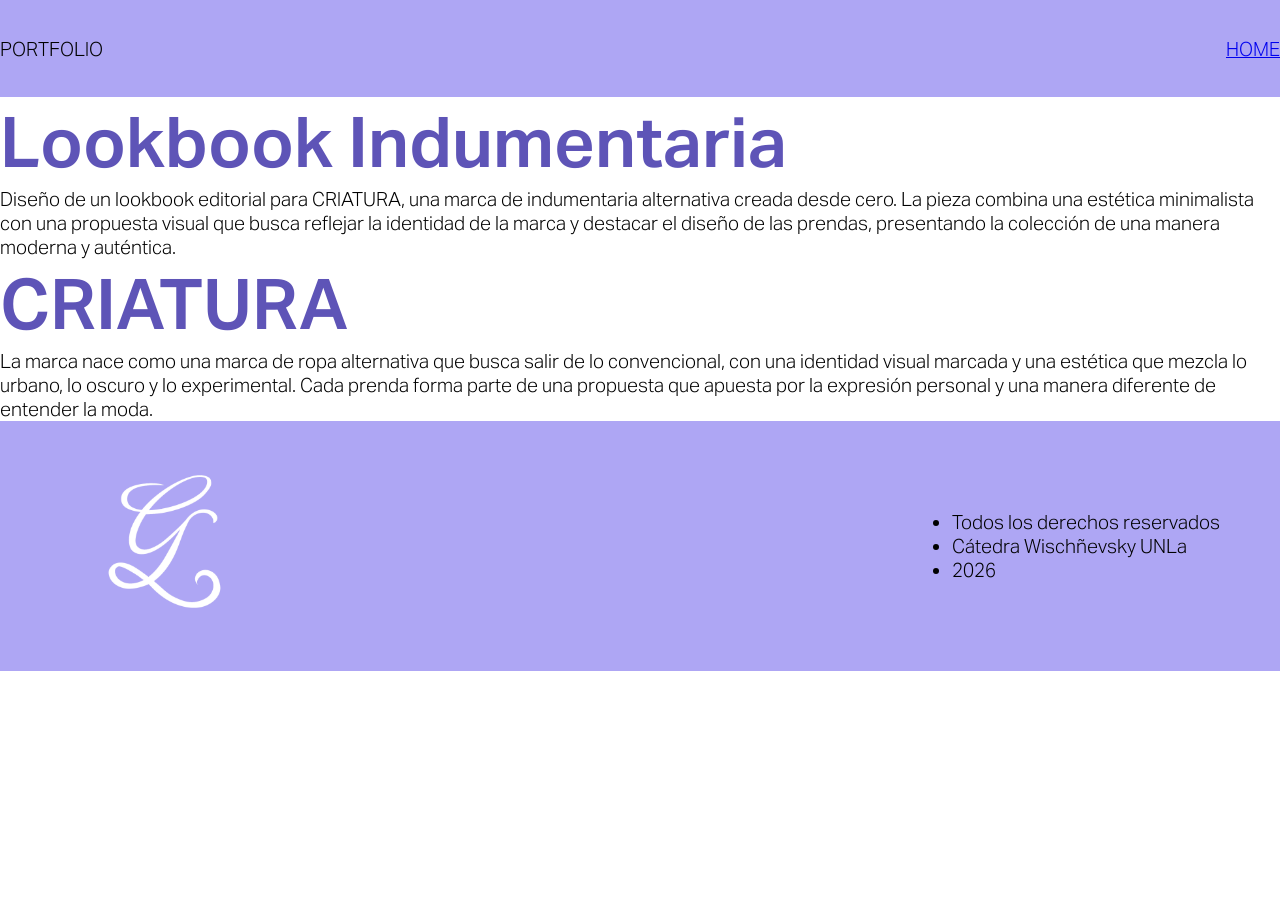
==== editorial.html @ b1e7a292 "avances con flexbox" ====
<!DOCTYPE html>

<head>
    <meta charset="UTF-8" />
    <title>Guada Luna Portoflio</title>
    <link rel="stylesheet" href="estilos.css">
    <link rel="icon" type="image/x-icon" href="img/favicon.ico">
</head>

<body>
    <header>
        <nav>
            <p> PORTFOLIO</p>
            <a href="index.html">HOME</a>
        </nav>
    </header>
    <main>
        <!--aca falta la flecha para atras-->
        <section class="info-editorial">
            <artcile>
                <h4 class="titulo-color">Lookbook Indumentaria</h4>
                <p>Diseño de un lookbook editorial para CRIATURA, una marca de indumentaria alternativa creada desde
                    cero. La pieza combina una estética minimalista con una propuesta visual que busca reflejar la
                    identidad de la marca y destacar el diseño de las prendas, presentando la colección de una manera
                    moderna y auténtica.</p>
            </artcile>
        </section>
        <section class="galeria">
            <!--aca van las fotos del lookbook-->
        </section>
        <section class="CRIATURA">
            <article>
                <h4 class="titulo-color">CRIATURA</h4>
                <p>La marca nace como una marca de ropa alternativa que busca salir de lo convencional, con una
                    identidad visual marcada y una estética que mezcla lo urbano, lo oscuro y lo experimental. Cada
                    prenda forma parte de una propuesta que apuesta por la expresión personal y una manera diferente de
                    entender la moda.</p>
            </article>
            <div>
                <!--aca viene el video-->
            </div>
        </section>
    </main>
    <footer>
        <img src="img/logo.svg" />
        <ul>
            <li> Todos los derechos reservados</li>
            <li> Cátedra Wischñevsky UNLa</li>
            <li> 2026</li>
        </ul>
    </footer>
---- estilos.css ----
/*CSS Document*/
@charset"UTF-8";

@font-face {
    font-family: "cursiva";
    src: url(fuentes/LuxuriousScript-Regular.ttf);
    font-weight: regular;
    font-style: regular;
}

@font-face {
    font-family: "Aktiv regular";
    src: url(fuentes/Aktiv_Grotesk_Regular.otf);
    font-weight: regular;
    font-style: regular;
}


@font-face {
    font-family: "Aktiv light italic";
    src: url(fuentes/Aktiv_Grotesk_Light_Italic.otf);
    font-weight: light;
    font-style: italic;
}

@font-face {
    font-family: "Aktiv light";
    src: url(fuentes/Aktiv_Grotesk_Light.otf);
    font-weight: light;
    font-style: regular;
}

@font-face {
    font-family: "Aktiv semibold";
    src: url(fuentes/Aktiv_Grotesk_SemiBold.otf);
    font-weight: semibold;
    font-style: regular;
}

@font-face {
    font-family: "Aktiv bold";
    src: url(fuentes/Aktiv_Grotesk_Bold.otf);
    font-weight: bold;
    font-style: regular;
}

@font-face {
    font-family: "Aktiv bold italic";
    src: url(fuentes/Aktiv_Grotesk_Bold_Italic.otf);
    font-weight: bold;
    font-style: italic;
}

* {
    font-family: "Aktiv light";
    font-size: 19px;
    margin: 0%;
}

nav {
    background-color: #AEA6F4;
    display: flex;
    justify-content: space-between;
    align-items: center;
    width: 100%;
    display: flex;
    height: 97px;

}

h1 {
    font-family: "Aktiv bold";
    font-size: 108px;
    color: #262628;
    margin: 0;
}

#titulo {
    font-family: "cursiva";
    font-size: 360px;
    font-style: normal;
    font-weight: 400;
    line-height: normal;

}

h2 {
    font-family: "cursiva";
    font-size: 267px;
    font-style: normal;
    font-weight: 400;
    line-height: normal;
}

h3 {
    font-family: "cursiva";
    font-size: 186px;
    font-style: normal;
    font-weight: 400;
    line-height: normal;
    height: 206px;
}

h4 {
    font-family: "Aktiv semibold";
    color: #000;
    font-size: 70px;
    font-style: normal;
    font-weight: 600;
    line-height: normal;
}

.titulo-color {
    font-family: "Aktiv semibold";
    color: #5E54B7;
    font-size: 70px;
    font-style: normal;
    font-weight: 600;
    line-height: normal;
}

h6 {
    font-family: "Aktiv light italic";
    color: #685EBC;
    font-size: 40px;
    font-style: italic;
    font-weight: 300;
    line-height: normal;
}
#sub-black{
    font-family: "Aktiv light";
    font-size: 40px;
    font-style: normal;
font-weight: 300;
color: #262628;
}

h7 {
    font-family: "Aktiv regular";
    font-size: 20px;
    font-style: normal;
    font-weight: 400;
    line-height: normal
}

#hero {
    background: linear-gradient(180deg, #AEA6F4 0%, #C6C1F2 72.12%, #FFF 100%);
    width: 100%;
}

.welcome {
    margin-top: 0;
}

.sobremi {
    display: flex;
    flex-direction: column;
    width: 600px;
}

.inspiracion {
    display: flex;
    flex-direction: column;
    width: 600px;
    margin-top: 60px;
}

.intro {
    display: flex;
    justify-content: space-around;
    align-items: center;
}

.separador-uno {
    display: flex;
    flex-direction: row;
    column-gap: 360px;
}

.separador-dos {
    display: flex;
    flex-direction: row;
    column-gap: 304px;
}

.estudios {
    display: flex;
    flex-direction: column;
    align-content: space-between;
    row-gap: 80px;
    justify-content: center;
    margin-left: 240px;
    margin-right: 240px;
    margin-top: 100px;
}

.proyectos {
    display: flex;
    flex-direction: row;
    justify-content: space-around;
    margin-top: 150px;
}

#bloque-texto {
    width: 800px;
    display: flex;
    align-items: center;
}
.portadas{
    width: 100%;
}

footer{
    height: 250px;
    background-color: #AEA6F4;
    display: flex;
    justify-content: space-between;
    align-items: center;
    padding-inline: 60px;
}

.lista{
      list-style-type: none; 
      text-align: right;
}
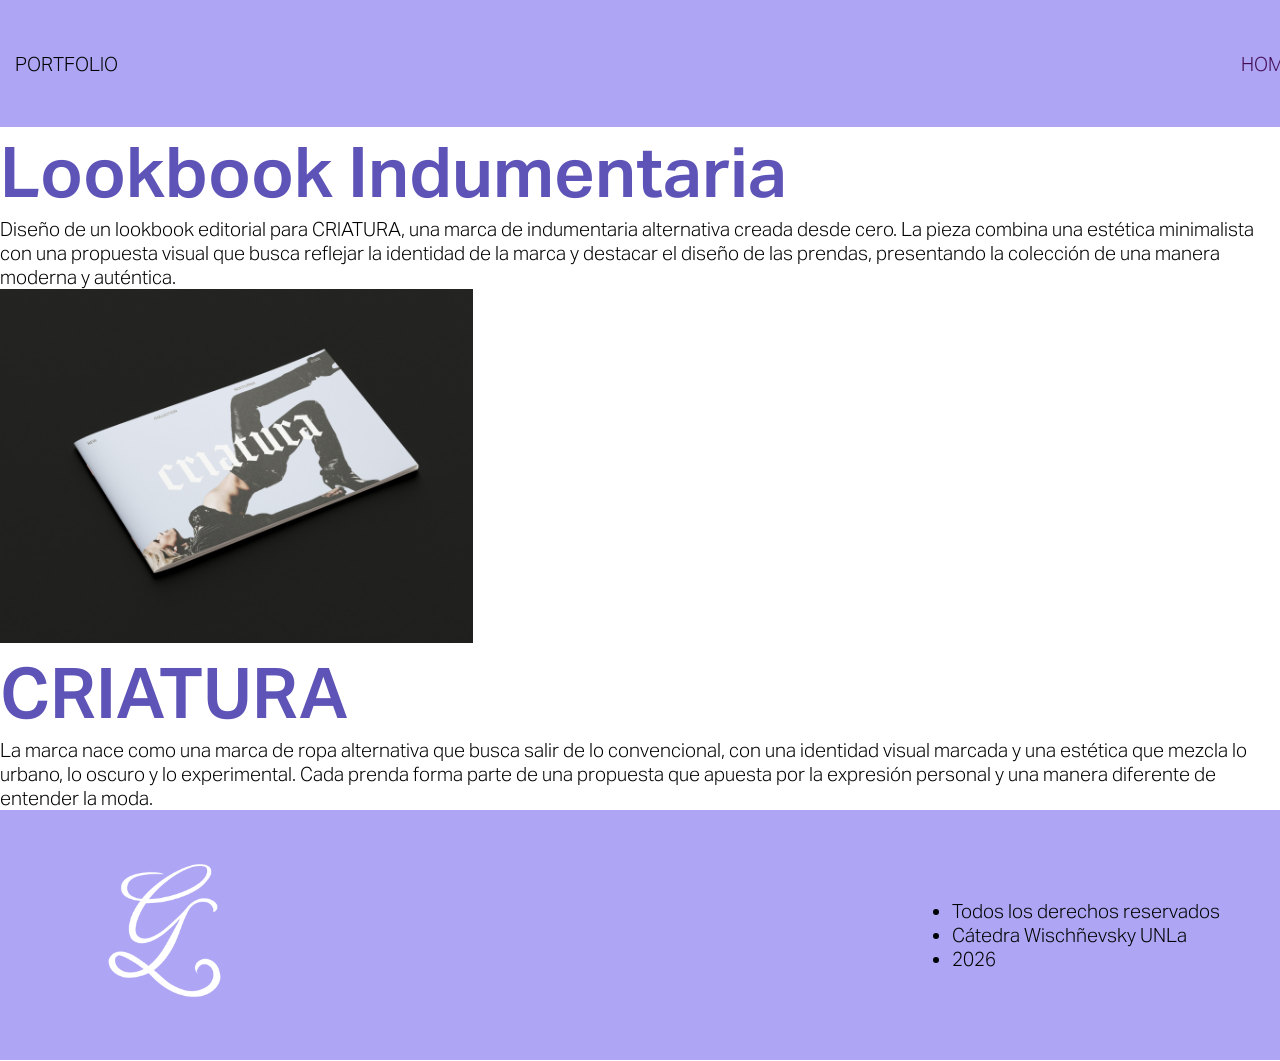
==== commit 529e1dc1: "Entrega" ====
--- a/editorial.html
+++ b/editorial.html
@@ -17,16 +17,17 @@
     <main>
         <!--aca falta la flecha para atras-->
         <section class="info-editorial">
-            <artcile>
+            <article>
                 <h4 class="titulo-color">Lookbook Indumentaria</h4>
                 <p>Diseño de un lookbook editorial para CRIATURA, una marca de indumentaria alternativa creada desde
                     cero. La pieza combina una estética minimalista con una propuesta visual que busca reflejar la
                     identidad de la marca y destacar el diseño de las prendas, presentando la colección de una manera
                     moderna y auténtica.</p>
-            </artcile>
+            </article>
         </section>
         <section class="galeria">
             <!--aca van las fotos del lookbook-->
+            <img src="img/lookb-portada mockup.jpg" alt="imagen lookbook" width="473" height="354"/>
         </section>
         <section class="CRIATURA">
             <article>
--- a/estilos.css
+++ b/estilos.css
@@ -65,23 +65,23 @@
     width: 100%;
     display: flex;
     height: 97px;
-
+    padding: 15px;
 }
 
 h1 {
-    font-family: "Aktiv bold";
-    font-size: 108px;
-    color: #262628;
-    margin: 0;
-}
-
-#titulo {
     font-family: "cursiva";
     font-size: 360px;
     font-style: normal;
     font-weight: 400;
     line-height: normal;
-
+    display: flex;
+    justify-content: center;
+
+}
+
+#bajada {
+    display: flex;
+    justify-content: center;
 }
 
 h2 {
@@ -127,12 +127,13 @@
     font-weight: 300;
     line-height: normal;
 }
-#sub-black{
+
+#sub-black {
     font-family: "Aktiv light";
     font-size: 40px;
     font-style: normal;
-font-weight: 300;
-color: #262628;
+    font-weight: 300;
+    color: #262628;
 }
 
 h7 {
@@ -146,11 +147,9 @@
 #hero {
     background: linear-gradient(180deg, #AEA6F4 0%, #C6C1F2 72.12%, #FFF 100%);
     width: 100%;
-}
-
-.welcome {
-    margin-top: 0;
-}
+    padding: 15px;
+}
+
 
 .sobremi {
     display: flex;
@@ -206,11 +205,12 @@
     display: flex;
     align-items: center;
 }
-.portadas{
+
+.portadas {
     width: 100%;
 }
 
-footer{
+footer {
     height: 250px;
     background-color: #AEA6F4;
     display: flex;
@@ -219,7 +219,12 @@
     padding-inline: 60px;
 }
 
-.lista{
-      list-style-type: none; 
-      text-align: right;
+.lista {
+    list-style-type: none;
+    text-align: right;
+}
+
+a{
+    color:#430b54;
+    text-decoration: none;
 }
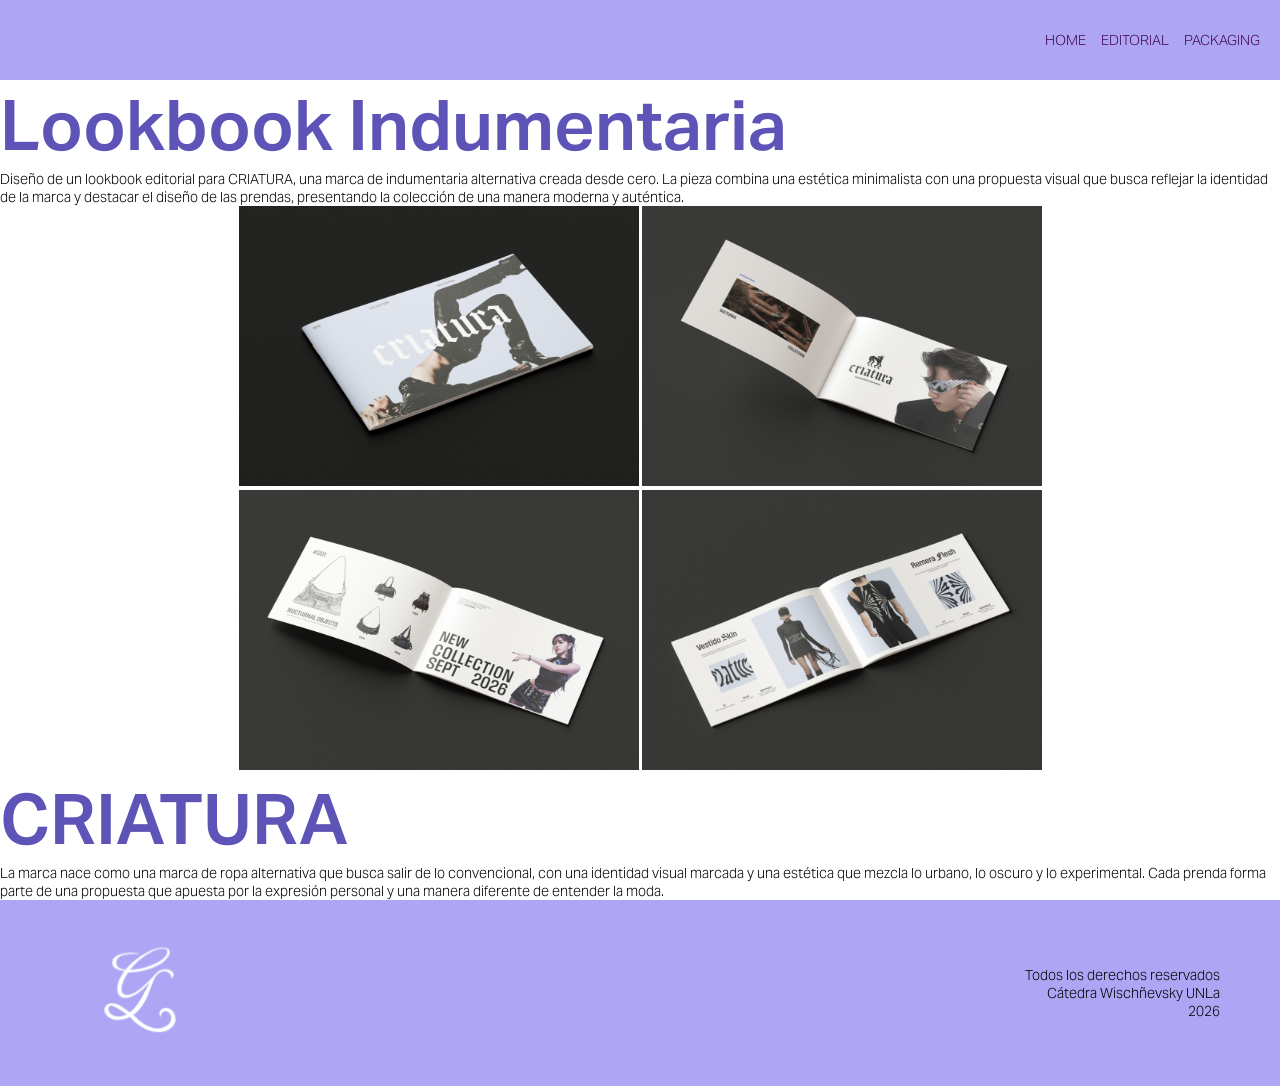
==== commit 216b1c54: "Correcciones en margenes, tamaños y formulario" ====
--- a/editorial.html
+++ b/editorial.html
@@ -10,8 +10,9 @@
 <body>
     <header>
         <nav>
-            <p> PORTFOLIO</p>
             <a href="index.html">HOME</a>
+            <a href="editorial.html">EDITORIAL</a>
+            <a href="packaging.html">PACKAGING</a>
         </nav>
     </header>
     <main>
@@ -27,7 +28,15 @@
         </section>
         <section class="galeria">
             <!--aca van las fotos del lookbook-->
-            <img src="img/lookb-portada mockup.jpg" alt="imagen lookbook" width="473" height="354"/>
+            <div>
+                <img src="img/lookbook-1.jpg" alt="imagen lookbook" width="400" height="280" />
+                <img src="img/lookbook-2.jpg" alt=" imagen lookbook abierto" width="400" height="280" />
+            </div>
+            <div>
+                <img src="img/lookbook-3.jpg" alt="imagen lookbook abierto" width="400" height="280" />
+                <img src="img/lookbook-4.jpg" alt="imagen lookbook abierto" width="400" height="280" />
+            </div>
+
         </section>
         <section class="CRIATURA">
             <article>
@@ -42,11 +51,14 @@
             </div>
         </section>
     </main>
+
     <footer>
-        <img src="img/logo.svg" />
-        <ul>
+        <img src="img/logo.svg" width="160" height="160" />
+        <ul class="lista">
             <li> Todos los derechos reservados</li>
             <li> Cátedra Wischñevsky UNLa</li>
             <li> 2026</li>
         </ul>
-    </footer>+    </footer>
+
+</body>
--- a/estilos.css
+++ b/estilos.css
@@ -53,24 +53,35 @@
 
 * {
     font-family: "Aktiv light";
-    font-size: 19px;
+    font-size: 14px;
     margin: 0%;
 }
 
 nav {
+
+    display: flex;
+    justify-content: flex-end;
+    align-items: center;
+    width: 100%;
+    gap: 15px;
+}
+
+header {
     background-color: #AEA6F4;
-    display: flex;
-    justify-content: space-between;
-    align-items: center;
+    height: 40px;
+    padding: 20px;
+    align-content: center;
+}
+
+#hero {
+    background: linear-gradient(180deg, #AEA6F4 0%, #C6C1F2 72.12%, #FFF 100%);
     width: 100%;
-    display: flex;
-    height: 97px;
-    padding: 15px;
-}
+}
+
 
 h1 {
     font-family: "cursiva";
-    font-size: 360px;
+    font-size: 300px;
     font-style: normal;
     font-weight: 400;
     line-height: normal;
@@ -86,7 +97,7 @@
 
 h2 {
     font-family: "cursiva";
-    font-size: 267px;
+    font-size: 212px;
     font-style: normal;
     font-weight: 400;
     line-height: normal;
@@ -94,17 +105,17 @@
 
 h3 {
     font-family: "cursiva";
-    font-size: 186px;
+    font-size: 150px;
     font-style: normal;
     font-weight: 400;
     line-height: normal;
-    height: 206px;
+    height: 166px;
 }
 
 h4 {
     font-family: "Aktiv semibold";
     color: #000;
-    font-size: 70px;
+    font-size: 54px;
     font-style: normal;
     font-weight: 600;
     line-height: normal;
@@ -122,7 +133,7 @@
 h6 {
     font-family: "Aktiv light italic";
     color: #685EBC;
-    font-size: 40px;
+    font-size: 28px;
     font-style: italic;
     font-weight: 300;
     line-height: normal;
@@ -130,7 +141,7 @@
 
 #sub-black {
     font-family: "Aktiv light";
-    font-size: 40px;
+    font-size: 28px;
     font-style: normal;
     font-weight: 300;
     color: #262628;
@@ -138,70 +149,65 @@
 
 h7 {
     font-family: "Aktiv regular";
-    font-size: 20px;
+    font-size: 15px;
     font-style: normal;
     font-weight: 400;
     line-height: normal
 }
 
-#hero {
-    background: linear-gradient(180deg, #AEA6F4 0%, #C6C1F2 72.12%, #FFF 100%);
-    width: 100%;
-    padding: 15px;
-}
 
 
 .sobremi {
     display: flex;
     flex-direction: column;
-    width: 600px;
+    width: 480px;
 }
 
 .inspiracion {
     display: flex;
     flex-direction: column;
-    width: 600px;
+    width: 480px;
     margin-top: 60px;
 }
 
 .intro {
     display: flex;
-    justify-content: space-around;
+    justify-content: space-evenly;
     align-items: center;
 }
 
 .separador-uno {
     display: flex;
     flex-direction: row;
-    column-gap: 360px;
+    column-gap: 300px;
+    width: 1120px;
 }
 
 .separador-dos {
     display: flex;
     flex-direction: row;
     column-gap: 304px;
+    max-width: 1120px;
 }
 
 .estudios {
     display: flex;
     flex-direction: column;
-    align-content: space-between;
     row-gap: 80px;
     justify-content: center;
-    margin-left: 240px;
-    margin-right: 240px;
     margin-top: 100px;
+    align-items: center;
 }
 
 .proyectos {
     display: flex;
     flex-direction: row;
-    justify-content: space-around;
+    justify-content: space-evenly;
     margin-top: 150px;
 }
 
 #bloque-texto {
-    width: 800px;
+    width: 508px;
     display: flex;
     align-items: center;
 }
@@ -211,7 +217,7 @@
 }
 
 footer {
-    height: 250px;
+    height: 186px;
     background-color: #AEA6F4;
     display: flex;
     justify-content: space-between;
@@ -224,7 +230,89 @@
     text-align: right;
 }
 
-a{
-    color:#430b54;
+a {
+    color: #430b54;
     text-decoration: none;
+
+}
+
+.contacto {
+    display: flex;
+    flex-direction: row;
+    justify-content: space-evenly;
+    height: 440px;
+    align-items: center;
+}
+
+.redes {
+    display: flex;
+    flex-direction: column;
+    row-gap: 45px;
+}
+
+#listado {
+    padding: 0;
+    display: flex;
+    flex-direction: column;
+    row-gap: 26px;
+    list-style-type: none;
+}
+
+.links {
+    display: flex;
+    align-items: center;
+    column-gap: 16px;
+}
+
+
+
+
+
+/*aca vienen los estilos del formulario*/
+
+form {
+    background-color: #D9D9D9;
+    border-radius: 55px;
+    height: auto;
+    padding: 30px;
+    width: 400px;
+    display: flex;
+    flex-direction: column;
+}
+
+
+input {
+    
+    margin-bottom: 20px;
+    padding: 5px;
+    border: none;
+
+}
+
+input[type=checkbox] {
+    width: auto;
+    height: auto;
+}
+
+input[type=submit] {
+    height: 52px;
+    width: 104px;
+    border-radius: 15px;
+    background-color: #5E54B7;
+    color: #C6C1F2;
+    margin: 10px;
+}
+
+label{
+    font-family: "Aktiv semibold";
+}
+
+
+
+/* aca es el estilo de la galeria de fotos*/
+
+.galeria{
+    display: flex;
+    flex-direction: column;
+    align-items: center;
 }
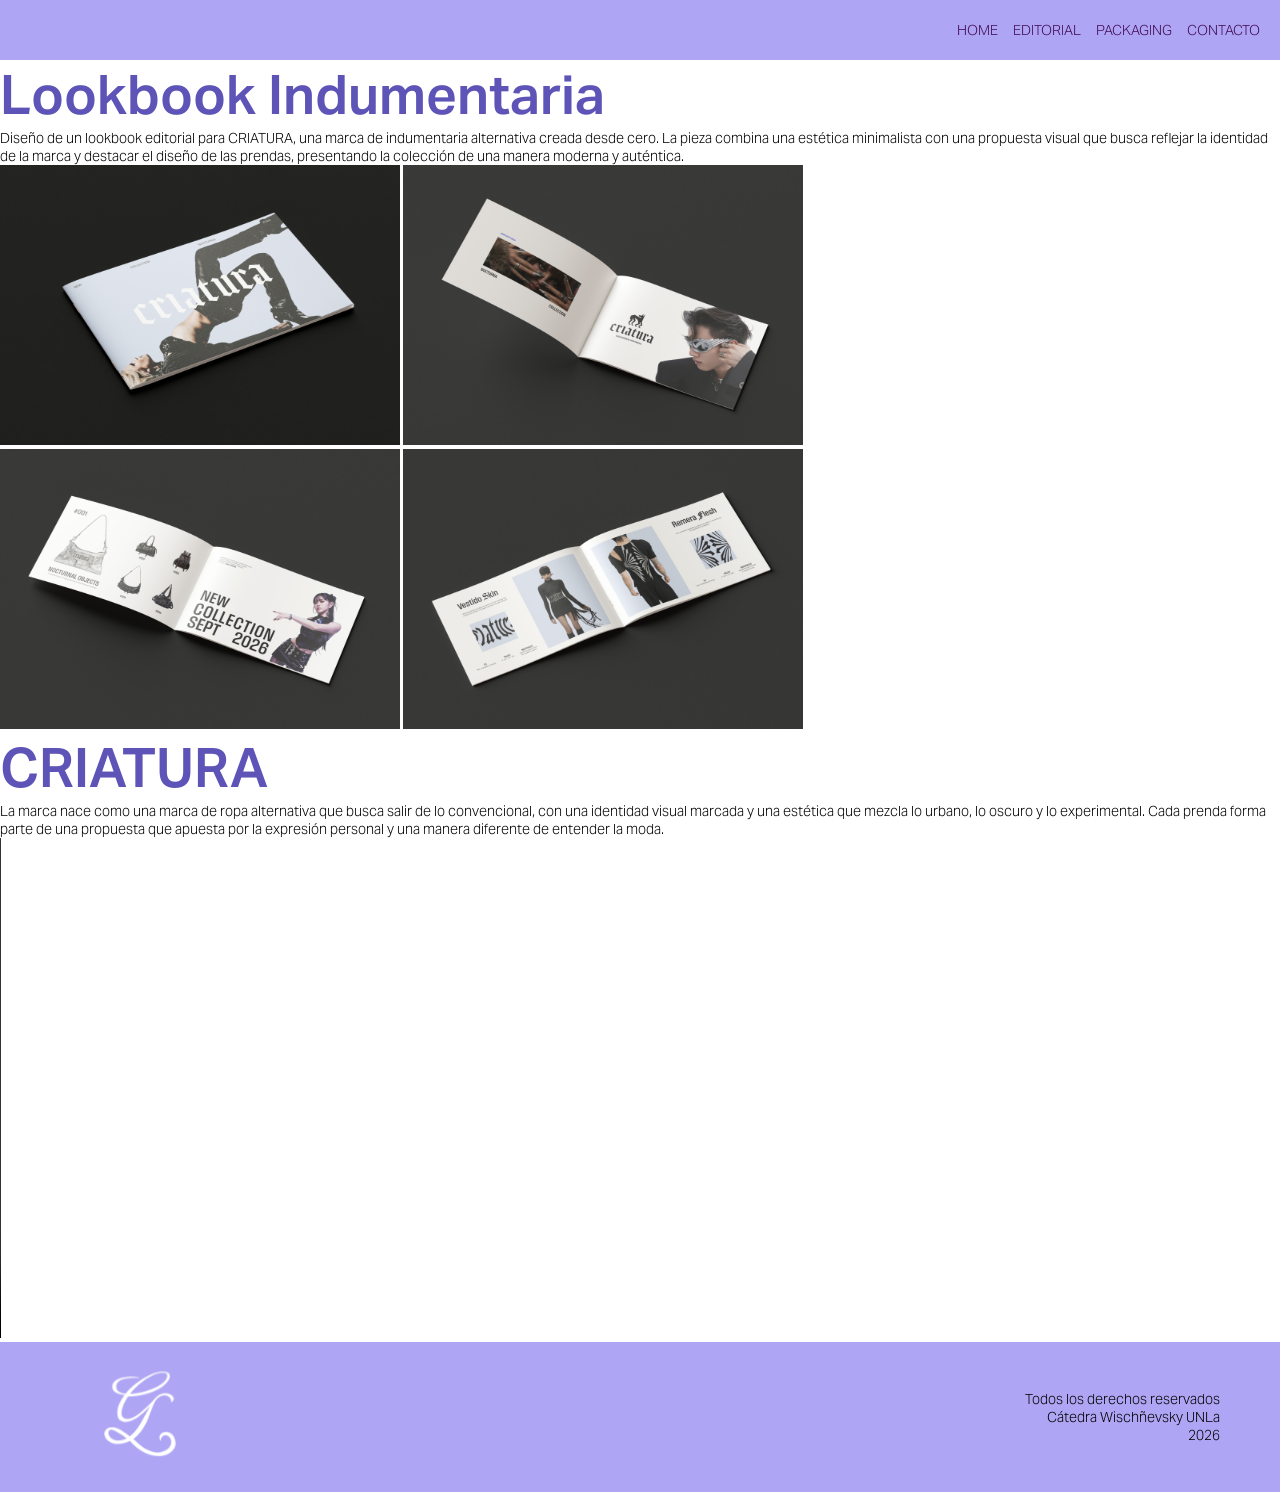
==== commit 527f01ea: "avance galeria" ====
--- a/editorial.html
+++ b/editorial.html
@@ -13,10 +13,11 @@
             <a href="index.html">HOME</a>
             <a href="editorial.html">EDITORIAL</a>
             <a href="packaging.html">PACKAGING</a>
+            <a href="index.html#contacto">CONTACTO</a>
         </nav>
     </header>
     <main>
-        <!--aca falta la flecha para atras-->
+        
         <section class="info-editorial">
             <article>
                 <h4 class="titulo-color">Lookbook Indumentaria</h4>
@@ -48,6 +49,7 @@
             </article>
             <div>
                 <!--aca viene el video-->
+                <video src="video/Luna_Guadalupe_D3UNLa_Reel.mp4" controls height="500px">
             </div>
         </section>
     </main>
--- a/estilos.css
+++ b/estilos.css
@@ -68,9 +68,12 @@
 
 header {
     background-color: #AEA6F4;
-    height: 40px;
+    height: 20px;
     padding: 20px;
     align-content: center;
+    position: sticky;
+    top: 0px;
+
 }
 
 #hero {
@@ -124,7 +127,7 @@
 .titulo-color {
     font-family: "Aktiv semibold";
     color: #5E54B7;
-    font-size: 70px;
+    font-size: 54px;
     font-style: normal;
     font-weight: 600;
     line-height: normal;
@@ -156,6 +159,8 @@
 }
 
 
+/*aca terminan los estilos de texto */
+
 
 .sobremi {
     display: flex;
@@ -217,7 +222,7 @@
 }
 
 footer {
-    height: 186px;
+    height: 150px;
     background-color: #AEA6F4;
     display: flex;
     justify-content: space-between;
@@ -236,7 +241,7 @@
 
 }
 
-.contacto {
+#contacto {
     display: flex;
     flex-direction: row;
     justify-content: space-evenly;
@@ -264,9 +269,9 @@
     column-gap: 16px;
 }
 
-
-
-
+.fondo-tps {
+    display: block;
+}
 
 /*aca vienen los estilos del formulario*/
 
@@ -282,7 +287,7 @@
 
 
 input {
-    
+
     margin-bottom: 20px;
     padding: 5px;
     border: none;
@@ -303,7 +308,7 @@
     margin: 10px;
 }
 
-label{
+label {
     font-family: "Aktiv semibold";
 }
 
@@ -311,8 +316,88 @@
 
 /* aca es el estilo de la galeria de fotos*/
 
-.galeria{
-    display: flex;
-    flex-direction: column;
-    align-items: center;
+.info-latas {
+    width: 700px;
+    height: 180px;
+    margin-left: 70px;
+    display: flex;
+    align-items: center;
+}
+
+#miniaturas {
+    display: flex;
+    flex-direction: column;
+    align-items: center;
+    row-gap: 15px;
+}
+
+.thumbnail{
+    column-gap: 15px;
+    display: flex;
+}
+
+#galeria {
+    display: none;
+    width: 100%;
+    justify-content: center;
+    height: 100vh;
+    background-color: #000000;
+    position: absolute;
+    top: 0;
+    z-index: 10;
+}
+
+#galeria-oculta {
+    display: flex;
+    width: 100%;
+    max-width: 1450px;
+    overflow: hidden;
+    z-index: 20;
+}
+
+.fraccion-galeria {
+    display: flex;
+    align-items: center;
+    background-repeat: no-repeat;
+    background-position: center;
+    background-size: contain;
+    width: 100%;
+    min-width: 1450px;
+    height: 100vh;
+    justify-content: space-between;
+
+}
+
+
+.cerrar {
+    position: absolute;
+    top: 10px;
+    right: 2%;
+}
+
+
+#foto-1 {
+    background-image: url("img/latas-1.jpg");
+}
+
+#foto-2 {
+    background-image: url("img/latas-2.jpg");
+}
+
+#foto-3 {
+    background-image: url("img/latas-3.jpg");
+}
+
+#foto-4 {
+    background-image: url("img/latas-4.png");
+}
+
+#fondo-galeria {
+    background-color: black;
+    opacity: 0.9;
+    position: fixed;
+    top: 0;
+    width: 100%;
+    height: 100vh;
+    z-index: 0;
 }
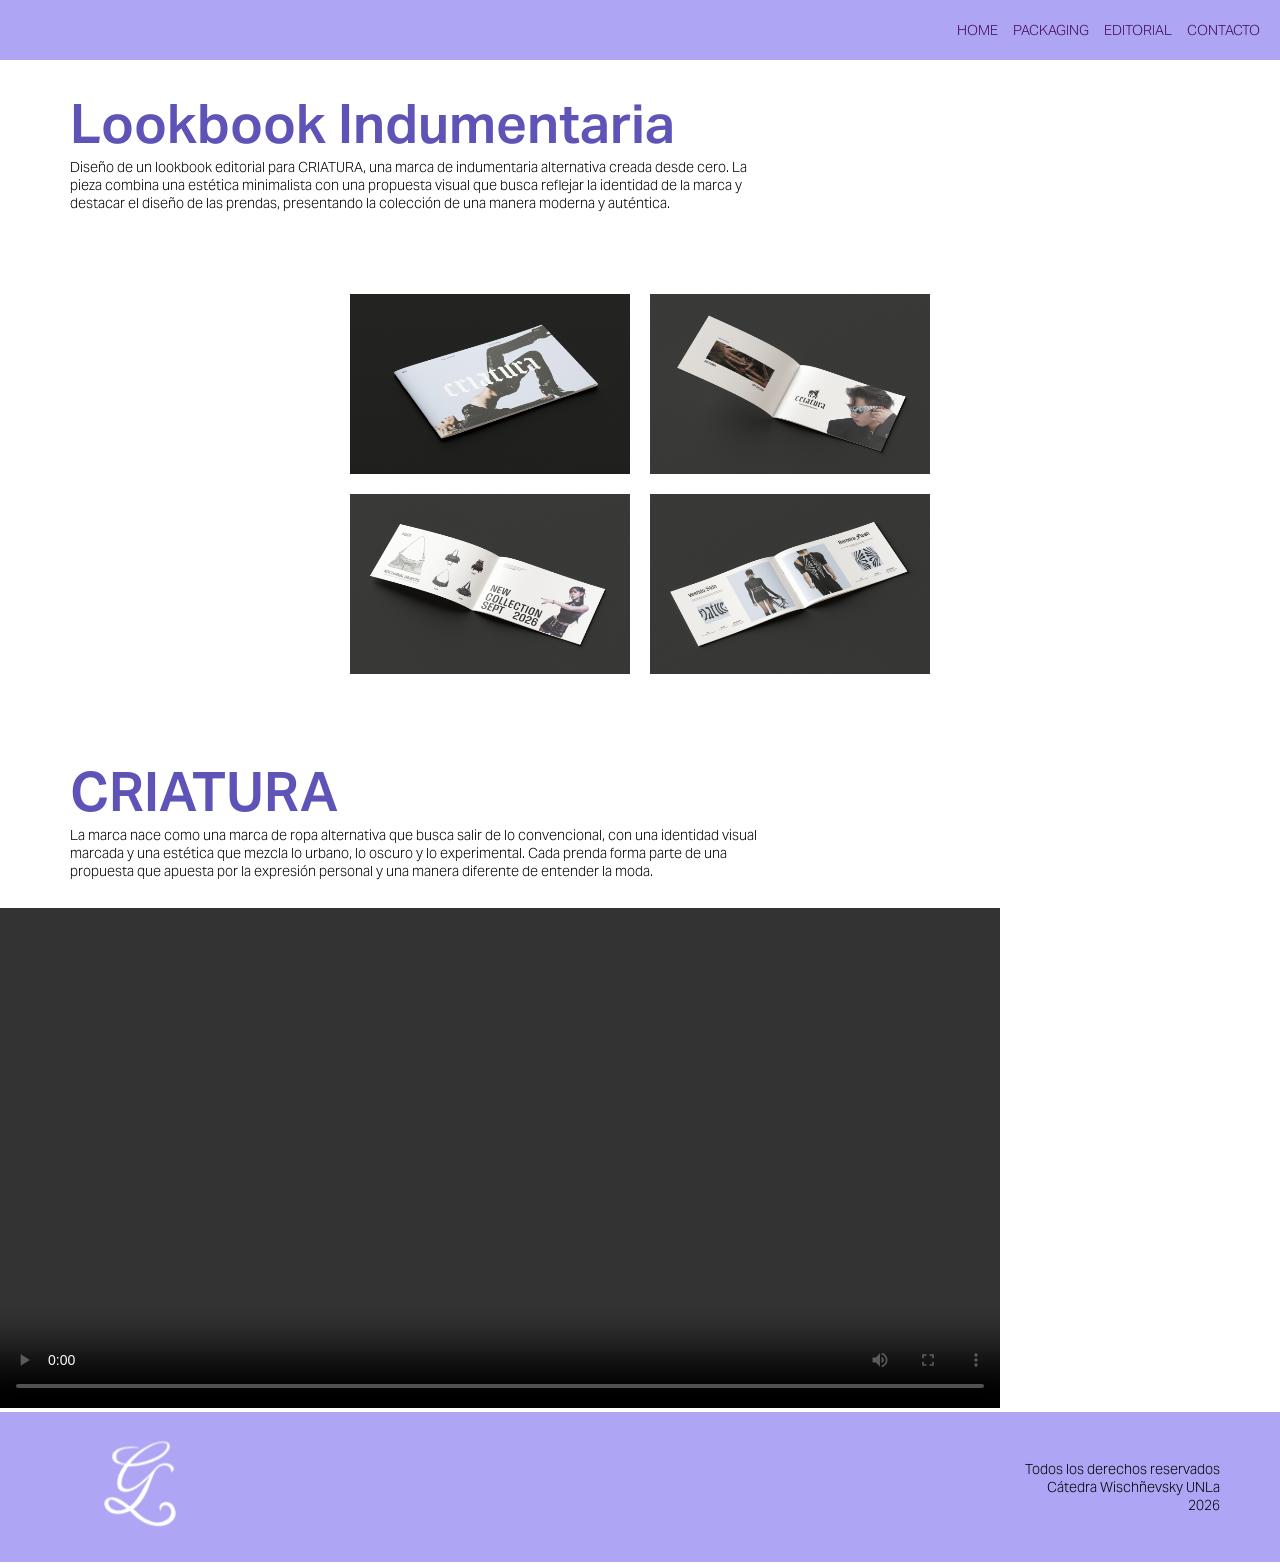
==== commit dc6f8b5e: "Cambios en galeria y mobile" ====
--- a/editorial.html
+++ b/editorial.html
@@ -11,14 +11,14 @@
     <header>
         <nav>
             <a href="index.html">HOME</a>
+            <a href="packaging.html">PACKAGING</a>
             <a href="editorial.html">EDITORIAL</a>
-            <a href="packaging.html">PACKAGING</a>
             <a href="index.html#contacto">CONTACTO</a>
         </nav>
     </header>
     <main>
         
-        <section class="info-editorial">
+        <section class="info-trabajos">
             <article>
                 <h4 class="titulo-color">Lookbook Indumentaria</h4>
                 <p>Diseño de un lookbook editorial para CRIATURA, una marca de indumentaria alternativa creada desde
@@ -27,20 +27,20 @@
                     moderna y auténtica.</p>
             </article>
         </section>
-        <section class="galeria">
-            <!--aca van las fotos del lookbook-->
-            <div>
-                <img src="img/lookbook-1.jpg" alt="imagen lookbook" width="400" height="280" />
-                <img src="img/lookbook-2.jpg" alt=" imagen lookbook abierto" width="400" height="280" />
+        <section id="miniaturas">
+            <div class="thumbnail">
+                <img src="img/lookbook-1.jpg" class="cambio-scale"alt="imagen lookbook" width="280" height="180" />
+                <img src="img/lookbook-2.jpg"  class="cambio-scale"alt=" imagen lookbook abierto" width="280" height="180" />
             </div>
-            <div>
-                <img src="img/lookbook-3.jpg" alt="imagen lookbook abierto" width="400" height="280" />
-                <img src="img/lookbook-4.jpg" alt="imagen lookbook abierto" width="400" height="280" />
+            <div class="thumbnail">
+                <img src="img/lookbook-3.jpg" class="cambio-scale" alt="imagen lookbook abierto" width="280" height="180" />
+                <img src="img/lookbook-4.jpg" class="cambio-scale" alt="imagen lookbook abierto" width="280" height="180" />
             </div>
+        </section>
 
-        </section>
+        
         <section class="CRIATURA">
-            <article>
+            <article class="info-trabajos">
                 <h4 class="titulo-color">CRIATURA</h4>
                 <p>La marca nace como una marca de ropa alternativa que busca salir de lo convencional, con una
                     identidad visual marcada y una estética que mezcla lo urbano, lo oscuro y lo experimental. Cada
@@ -50,6 +50,9 @@
             <div>
                 <!--aca viene el video-->
                 <video src="video/Luna_Guadalupe_D3UNLa_Reel.mp4" controls height="500px">
+                    <source src="video/Luna_Guadalupe_D3UNLa_Reel.ogv" type="video/ogv">
+                    <source src="video/Luna_Guadalupe_D3UNLa_Reel.webm" type="video/webm">
+                    </video>
             </div>
         </section>
     </main>
--- a/estilos.css
+++ b/estilos.css
@@ -73,12 +73,18 @@
     align-content: center;
     position: sticky;
     top: 0px;
+    z-index: 100;
 
 }
 
 #hero {
     background: linear-gradient(180deg, #AEA6F4 0%, #C6C1F2 72.12%, #FFF 100%);
     width: 100%;
+    height: 670px;
+    display: flex;
+    align-items: center;
+    flex-direction: column;
+    justify-content: center;
 }
 
 
@@ -96,6 +102,7 @@
 #bajada {
     display: flex;
     justify-content: center;
+    font-family: "Aktiv semibold";
 }
 
 h2 {
@@ -133,7 +140,7 @@
     line-height: normal;
 }
 
-h6 {
+h5 {
     font-family: "Aktiv light italic";
     color: #685EBC;
     font-size: 28px;
@@ -150,7 +157,7 @@
     color: #262628;
 }
 
-h7 {
+h6 {
     font-family: "Aktiv regular";
     font-size: 15px;
     font-style: normal;
@@ -217,9 +224,6 @@
     align-items: center;
 }
 
-.portadas {
-    width: 100%;
-}
 
 footer {
     height: 150px;
@@ -266,17 +270,51 @@
 .links {
     display: flex;
     align-items: center;
-    column-gap: 16px;
+    column-gap: 12px;
 }
 
 .fondo-tps {
     display: block;
 }
 
+.fondo-tps:hover {
+    filter: grayscale(20);
+    transition-duration: 300ms;
+}
+
+#medios {
+    font-family: "Aktiv semibold";
+    color: #262628;
+}
+
+.contenedor-foto {
+    position: relative;
+    width: 100%;
+    max-width: 450px;
+}
+
+.mi-foto {
+    width: 100%;
+    display: block;
+}
+
+.estrella {
+    position: absolute;
+    width: 65%;
+    bottom: -32%;
+    right: -18%;
+    z-index: 2;
+}
+
+
+
+
+
+
 /*aca vienen los estilos del formulario*/
 
 form {
-    background-color: #D9D9D9;
+    /* background-color: #D9D9D9;*/
     border-radius: 55px;
     height: auto;
     padding: 30px;
@@ -291,49 +329,81 @@
     margin-bottom: 20px;
     padding: 5px;
     border: none;
+    border-bottom: 2px solid #262628;
+    background: transparent;
+    outline: none;
 
 }
 
 input[type=checkbox] {
     width: auto;
     height: auto;
+    display: flex;
+    flex-direction: row;
 }
 
 input[type=submit] {
-    height: 52px;
-    width: 104px;
+    height: 38px;
+    width: 80px;
     border-radius: 15px;
+    border: none;
     background-color: #5E54B7;
-    color: #C6C1F2;
-    margin: 10px;
+    color: #ffffff;
+    margin-top: 24px;
+    font-family: "Aktiv semibold";
+}
+
+input[type=submit]:hover {
+    background-color: #AEA6F4;
+    color: #000000;
 }
 
 label {
     font-family: "Aktiv semibold";
-}
-
+    display: flex;
+    column-gap: 10px;
+    margin: 2px;
+}
+
+#choice {
+    column-gap: 60px;
+    display: flex;
+}
+
+#opcion {
+    font-family: "Aktiv light";
+}
 
 
 /* aca es el estilo de la galeria de fotos*/
 
-.info-latas {
+.info-trabajos {
     width: 700px;
     height: 180px;
     margin-left: 70px;
     display: flex;
-    align-items: center;
+    flex-direction: column;
+    justify-content: center;
 }
 
 #miniaturas {
     display: flex;
     flex-direction: column;
     align-items: center;
-    row-gap: 15px;
-}
-
-.thumbnail{
-    column-gap: 15px;
-    display: flex;
+    row-gap: 20px;
+    height: 488px;
+    justify-content: center;
+}
+
+.thumbnail {
+    column-gap: 20px;
+    display: flex;
+}
+
+.cambio-scale:hover {
+    transform: scale(1.1);
+    transition-duration: 400ms;
+    transition-timing-function: ease-out;
 }
 
 #galeria {
@@ -400,4 +470,128 @@
     width: 100%;
     height: 100vh;
     z-index: 0;
+}
+
+
+
+/* responsive mobile*/
+
+@media screen and (max-width:600px) {
+    body {
+        font-size: 14px;
+    }
+h1{
+    font-size: 200px;
+}    
+h2{
+    font-size: 164px;
+}
+
+h3{
+    font-size: 120px;
+    height: 140px;
+}
+
+nav{
+    justify-content: center;
+}
+
+#hero{
+    flex-direction: column-reverse;
+    height: 420px;
+}
+
+.bio{
+    height: 560px;
+}
+
+    .intro {
+        display: flex;
+        flex-direction: column;
+        align-items: center;
+        height: 828px;
+    }
+
+    .separador-uno {
+        display: flex;
+        flex-direction: column;
+        width: 500px;
+        row-gap: 50px;
+    }
+
+    .separador-dos {
+        display: flex;
+        flex-direction: column;
+        max-width: 500px;
+        row-gap: 50px;
+    }
+
+    .estudios {
+        display: flex;
+        flex-direction: column;
+        row-gap: 50px;
+        justify-content: center;
+        margin-top: 100px;
+        align-items: center;
+    }
+
+    .proyectos {
+        display: flex;
+        flex-direction: column;
+        justify-content: center;
+        margin-top: 18px;
+        align-items: center;
+        height: 450px;
+    }
+           
+
+    #bloque-texto {
+        width: 400px;
+        display: flex;
+        align-items: center;
+    }
+
+
+    footer {
+        height: 255px;
+        background-color: #AEA6F4;
+        display: flex;
+        flex-direction: column;
+        justify-content: center;
+        align-items: center;
+        padding-inline: 5px;
+        width: 600px;
+
+    }
+
+    .lista {
+        text-align: center;
+    }
+
+
+
+    #contacto {
+        display: flex;
+        flex-direction: column;
+        justify-content: center;
+        height: auto;
+        align-items: center;
+    }
+
+    .redes {
+        display: flex;
+        flex-direction: column;
+        row-gap: 45px;
+        justify-content: center;
+        max-width: 400px;
+        height: 505px;
+    }
+
+
+    .contenedor-foto {
+        position: relative;
+        width: 100%;
+        max-width: 360px;
+    }
+
 }
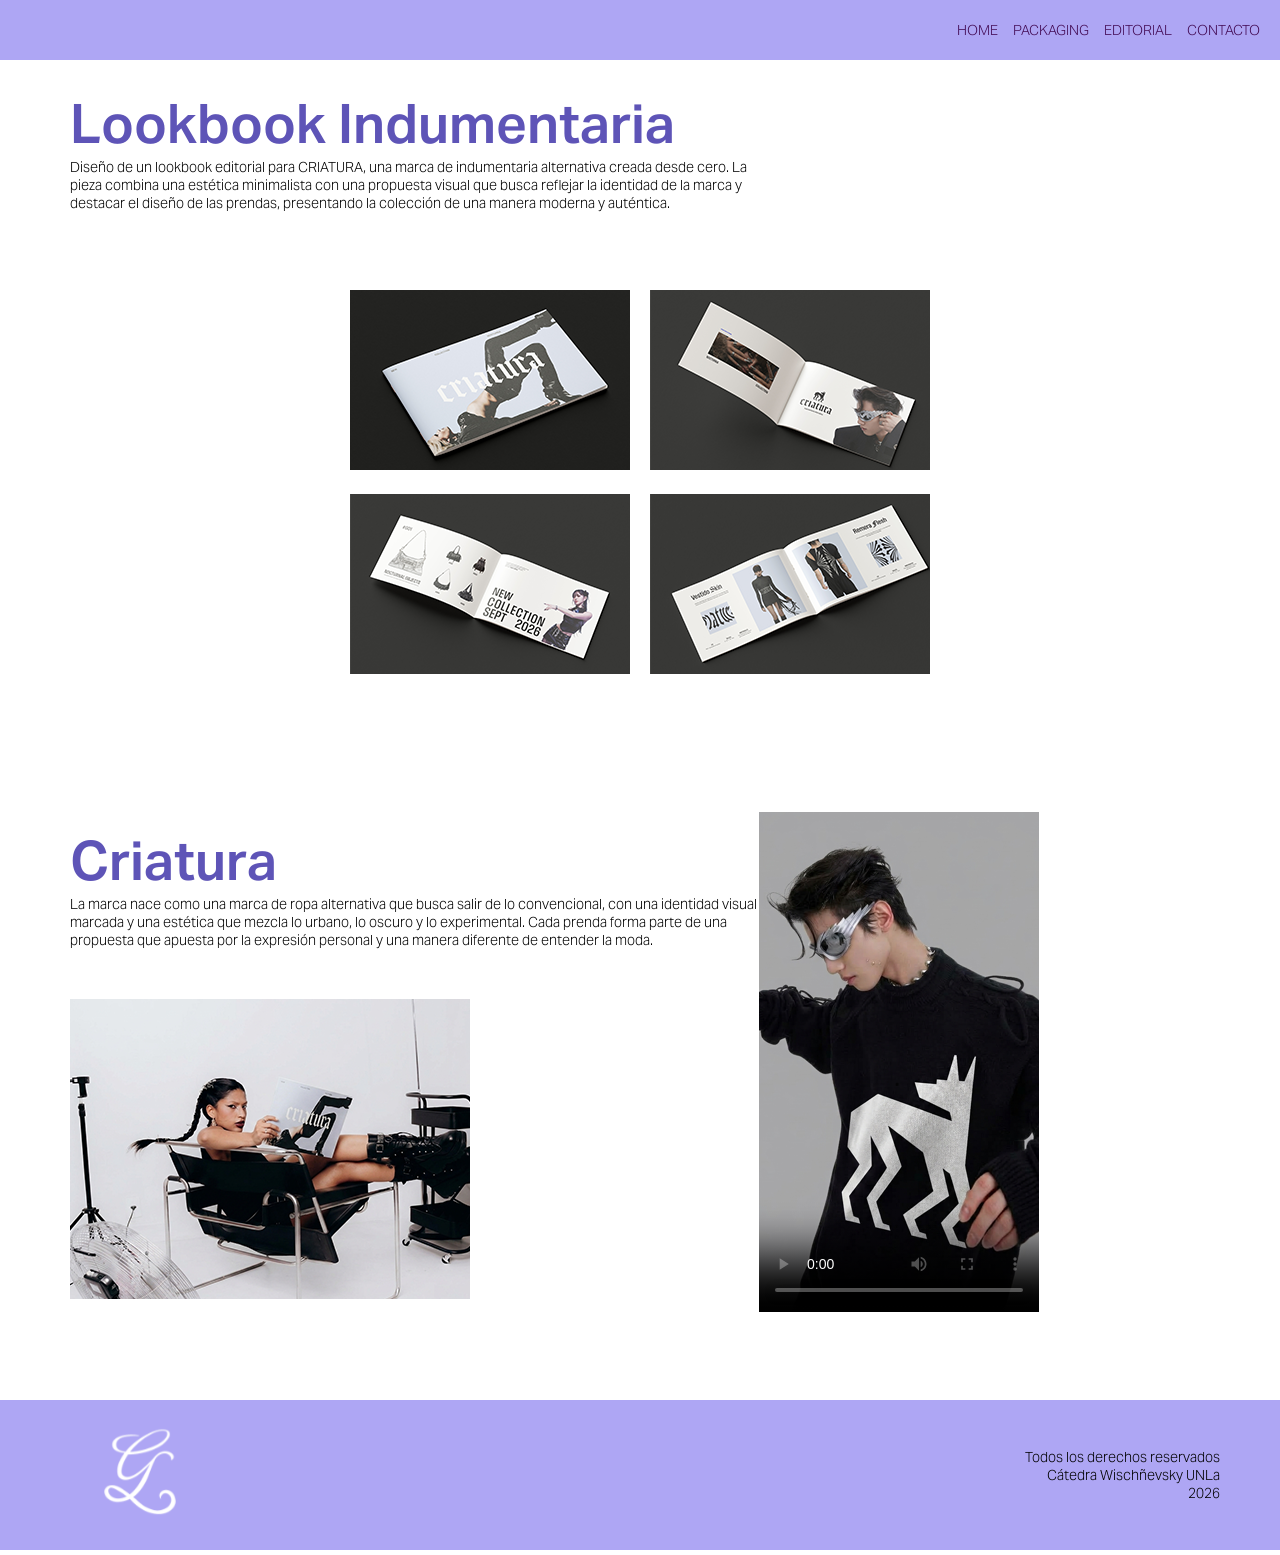
==== commit 90646ae9: "Entrega" ====
--- a/editorial.html
+++ b/editorial.html
@@ -5,6 +5,18 @@
     <title>Guada Luna Portoflio</title>
     <link rel="stylesheet" href="estilos.css">
     <link rel="icon" type="image/x-icon" href="img/favicon.ico">
+    <meta name="viewport" content="width=device-width, initial-scale=1.0">
+    <script>
+        function cambiarDisplay(visibilidadNueva) {
+            document.getElementById("galeria").style.display = visibilidadNueva
+        }
+        function mostrarGaleria() {
+            cambiarDisplay('flex')
+        }
+        function ocultarGaleria() {
+            cambiarDisplay('none')
+        }
+    </script>
 </head>
 
 <body>
@@ -17,7 +29,7 @@
         </nav>
     </header>
     <main>
-        
+
         <section class="info-trabajos">
             <article>
                 <h4 class="titulo-color">Lookbook Indumentaria</h4>
@@ -29,30 +41,94 @@
         </section>
         <section id="miniaturas">
             <div class="thumbnail">
-                <img src="img/lookbook-1.jpg" class="cambio-scale"alt="imagen lookbook" width="280" height="180" />
-                <img src="img/lookbook-2.jpg"  class="cambio-scale"alt=" imagen lookbook abierto" width="280" height="180" />
+                <a href="#foto-5"><img src="img/editorial-miniatura-1.png" class="cambio-scale"
+                        alt="imagen de lookbook de indumentaria abierto" width="280" height="180"
+                        onClick="mostrarGaleria()"></a>
+
+                <a href="#foto-6"><img src="img/editorial-miniatura-2.png" class="cambio-scale"
+                        alt="imagen de lookbook de indumentaria abierto" width="280" height="180"
+                        onClick="mostrarGaleria()"></a>
             </div>
+
             <div class="thumbnail">
-                <img src="img/lookbook-3.jpg" class="cambio-scale" alt="imagen lookbook abierto" width="280" height="180" />
-                <img src="img/lookbook-4.jpg" class="cambio-scale" alt="imagen lookbook abierto" width="280" height="180" />
+                <a href="#foto-7"><img src="img/editorial-miniatura-3.png" class="cambio-scale"
+                        alt="mockup del reverso de las tres latas" alt="imagen de lookbook de indumentaria abierto"
+                        width="280" height="180" onClick="mostrarGaleria()"></a>
+                <a href="#foto-8"><img src="img/editorial-miniatura-4.png" class="cambio-scale"
+                        alt="imagen de lookbook de indumentaria abierto" width="280" height="180"
+                        onClick="mostrarGaleria()" /></a>
             </div>
         </section>
 
-        
-        <section class="CRIATURA">
-            <article class="info-trabajos">
-                <h4 class="titulo-color">CRIATURA</h4>
-                <p>La marca nace como una marca de ropa alternativa que busca salir de lo convencional, con una
-                    identidad visual marcada y una estética que mezcla lo urbano, lo oscuro y lo experimental. Cada
-                    prenda forma parte de una propuesta que apuesta por la expresión personal y una manera diferente de
-                    entender la moda.</p>
+        <section id="galeria">
+            <ul id="galeria-oculta">
+                <li class="fraccion-galeria" id="foto-5">
+                    <a href="#" class="primer-ultima-flecha"> <img src="img/atras.png" width="50" height="50"
+                            alt="atras"></a>
+                    <img class="cerrar" src="img/cerrar.png" alt="cerrar" width="50" height="50"
+                        onClick="ocultarGaleria()">
+                    <a href="#foto-6">
+                        <img src="img/siguiente.png" width="50" height="50" alt="siguiente">
+                    </a>
+                </li>
+
+                <li class="fraccion-galeria" id="foto-6">
+                    <a href="#foto-5">
+                        <img src="img/atras.png" width="50" height="50" alt="atras">
+                    </a>
+                    <img class="cerrar" src="img/cerrar.png" alt="cerrar" width="50" height="50"
+                        onClick="ocultarGaleria()">
+                    <a href="#foto-7">
+                        <img src="img/siguiente.png" width="50" height="50" alt="siguiente">
+                    </a>
+                </li>
+
+                <li class="fraccion-galeria" id="foto-7">
+                    <a href="#foto-6">
+                        <img src="img/atras.png" width="50" height="50" alt="atras">
+                    </a>
+                    <img class="cerrar" src="img/cerrar.png" alt="cerrar" width="50" height="50"
+                        onClick="ocultarGaleria()">
+                    <a href="#foto-8">
+                        <img src="img/siguiente.png" width="50" height="50" alt="siguiente">
+                    </a>
+                </li>
+
+                <li class="fraccion-galeria" id="foto-8">
+                    <a href="#foto-7">
+                        <img src="img/atras.png" width="50" height="50" alt="atras">
+                    </a>
+                    <img class="cerrar" src="img/cerrar.png" alt="cerrar" width="50" height="50"
+                        onClick="ocultarGaleria()">
+                    <a href="#" class="primer-ultima-flecha">
+                        <img src="img/siguiente.png" width="50" height="50" alt="siguiente">
+                    </a>
+                </li>
+            </ul>
+
+            <div id="fondo-galeria"></div>
+        </section>
+
+
+        <section class="criatura">
+            <article id="info-lookbook">
+                <div>
+                    <h4 class="titulo-color">Criatura</h4>
+                    <p>La marca nace como una marca de ropa alternativa que busca salir de lo convencional, con una
+                        identidad visual marcada y una estética que mezcla lo urbano, lo oscuro y lo experimental. Cada
+                        prenda forma parte de una propuesta que apuesta por la expresión personal y una manera diferente
+                        de
+                        entender la moda.</p>
+                </div>
+                <div>
+                    <img src="img/mockup-criatura.png" alt="mockup de lookbook en mano" width="400" height="300">
+                </div>
             </article>
-            <div>
-                <!--aca viene el video-->
-                <video src="video/Luna_Guadalupe_D3UNLa_Reel.mp4" controls height="500px">
-                    <source src="video/Luna_Guadalupe_D3UNLa_Reel.ogv" type="video/ogv">
-                    <source src="video/Luna_Guadalupe_D3UNLa_Reel.webm" type="video/webm">
-                    </video>
+            <div id="multimedia">
+                <video src="video/criatura-reel.mp4" poster="img/portada-video.png" controls  width="280" height="500">
+                    <source src="video/criatura-reel.ogv" type="video/ogv">
+                    <source src="video/criatura-reel.webm" type="video/webm">
+                </video>
             </div>
         </section>
     </main>
--- a/estilos.css
+++ b/estilos.css
@@ -215,13 +215,15 @@
     display: flex;
     flex-direction: row;
     justify-content: space-evenly;
-    margin-top: 150px;
+    height: 400px;
+    align-items: flex-end;
 }
 
 #bloque-texto {
     width: 508px;
     display: flex;
     align-items: center;
+    height: 260px;
 }
 
 
@@ -305,9 +307,6 @@
     right: -18%;
     z-index: 2;
 }
-
-
-
 
 
 
@@ -386,6 +385,17 @@
     justify-content: center;
 }
 
+#info-lookbook{
+    width: 700px;
+    height: 500px;
+    margin-left: 70px;
+    display: flex;
+    flex-direction: column;
+    justify-content: center;
+    row-gap: 50px;
+}
+
+
 #miniaturas {
     display: flex;
     flex-direction: column;
@@ -406,23 +416,42 @@
     transition-timing-function: ease-out;
 }
 
+.criatura{
+    display: flex;
+    justify-content: space-between;
+    height: 672px;
+    align-items: center;
+}
+
+#multimedia{
+        width: 530px;
+}
+
+
+
+/*..........................*/
+
 #galeria {
     display: none;
     width: 100%;
     justify-content: center;
     height: 100vh;
-    background-color: #000000;
-    position: absolute;
+    position: fixed;
     top: 0;
-    z-index: 10;
+    left: 0;
+    z-index: 300;
 }
 
 #galeria-oculta {
     display: flex;
     width: 100%;
-    max-width: 1450px;
+    max-width: none;
     overflow: hidden;
     z-index: 20;
+    height: 100vh;
+    padding: 0;
+    margin: 0;
+    position: relative;
 }
 
 .fraccion-galeria {
@@ -432,16 +461,19 @@
     background-position: center;
     background-size: contain;
     width: 100%;
-    min-width: 1450px;
+    min-width: 100%;
     height: 100vh;
     justify-content: space-between;
 
 }
 
+.primer-ultima-flecha {
+	visibility: hidden;
+}
 
 .cerrar {
-    position: absolute;
-    top: 10px;
+    position: fixed;
+    top: 62px;
     right: 2%;
 }
 
@@ -461,6 +493,25 @@
 #foto-4 {
     background-image: url("img/latas-4.png");
 }
+
+#foto-5 {
+    background-image: url("img/lookbook-1.jpg");
+}
+
+#foto-6 {
+    background-image: url("img/lookbook-2.jpg");
+}
+
+#foto-7 {
+    background-image: url("img/lookbook-3.jpg");
+}
+
+#foto-8 {
+    background-image: url("img/lookbook-4.jpg");
+}
+
+
+
 
 #fondo-galeria {
     background-color: black;
@@ -480,30 +531,32 @@
     body {
         font-size: 14px;
     }
-h1{
-    font-size: 200px;
-}    
-h2{
-    font-size: 164px;
-}
-
-h3{
-    font-size: 120px;
-    height: 140px;
-}
-
-nav{
-    justify-content: center;
-}
-
-#hero{
-    flex-direction: column-reverse;
-    height: 420px;
-}
-
-.bio{
-    height: 560px;
-}
+
+    h1 {
+        font-size: 200px;
+    }
+
+    h2 {
+        font-size: 164px;
+    }
+
+    h3 {
+        font-size: 120px;
+        height: 140px;
+    }
+
+    nav {
+        justify-content: center;
+    }
+
+    #hero {
+        flex-direction: column-reverse;
+        height: 420px;
+    }
+
+    .bio {
+        height: 560px;
+    }
 
     .intro {
         display: flex;
@@ -543,13 +596,17 @@
         align-items: center;
         height: 450px;
     }
-           
+
 
     #bloque-texto {
         width: 400px;
         display: flex;
         align-items: center;
     }
+
+.fondo-tps{
+    height: auto;
+}
 
 
     footer {
